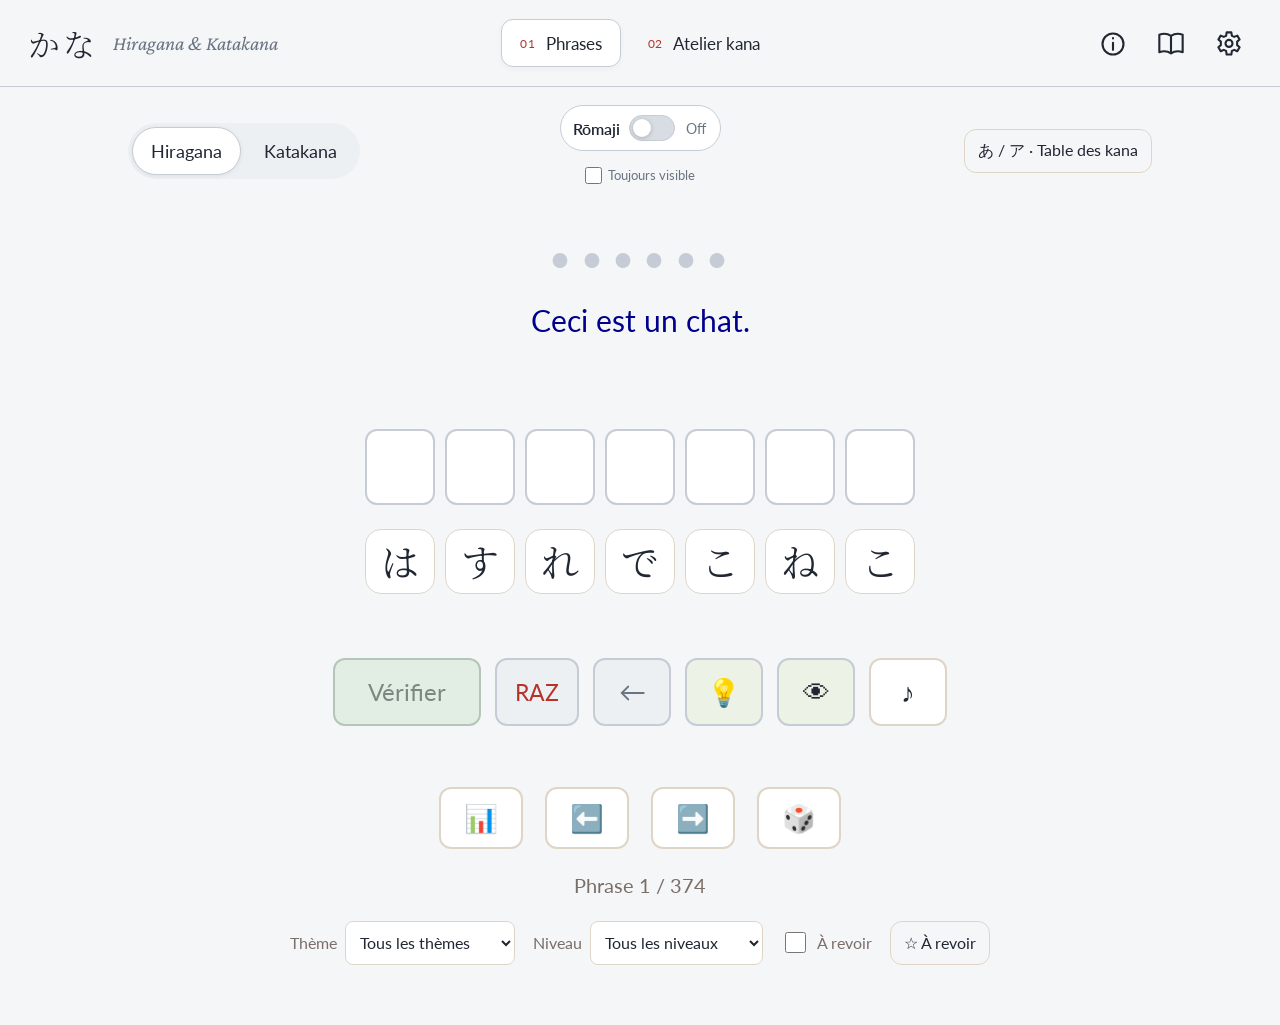
==== index.html @ 21d61642 "Publier Hiragana 2028" ====
<!doctype html>
<html lang="fr">
<head>
  <meta charset="utf-8">
  <meta name="viewport" content="width=device-width, initial-scale=1">
  <meta name="theme-color" content="#f7f3ec">
  <title>Kana — phrases et atelier</title>
  <link href="https://fonts.googleapis.com/css2?family=Crimson+Pro:ital,wght@0,400;1,400&family=Lato:wght@300;400;700&family=M+PLUS+Rounded+1c:wght@400;500&family=Noto+Serif+JP:wght@300;400;600&family=Shippori+Mincho:wght@400;600&display=swap" rel="stylesheet">
  <link rel="stylesheet" href="theme.css">
<script defer src="kana-strokes.js"></script>
  <link rel="stylesheet" href="styles.css?v=session-score-1">
  <script defer src="phrases_hiragana.js?v=written-1"></script>
  <script defer src="mots_katakana.js"></script>
  <script defer src="kana_core.js?v=locked-1"></script>
  <script defer src="solution-format.js?v=2"></script>
  <script defer src="kana_app.js?v=session-score-1"></script>
  <script defer src="navigation.js?v=resources-1"></script>
  <script defer src="font-settings.js"></script>
</head>
<body>
  <header class="site-header" id="site-header">
    <div class="site-topbar">
      <div class="site-brand"><span lang="ja">かな</span><span class="site-subtitle">Hiragana & Katakana</span></div>
      <nav class="screen-nav" aria-label="Choisir un écran">
        <button id="screen-phrases" aria-pressed="true" aria-controls="phrases-screen"><span class="screen-number">01</span> Phrases</button>
        <button id="screen-atelier" aria-pressed="false" aria-controls="atelier-screen"><span class="screen-number">02</span> Atelier kana</button>
      </nav>
      <div class="header-tools" role="group" aria-label="Aide, ressources et réglages">
        <button id="site-info-open" aria-label="Infos" title="Infos" aria-haspopup="dialog" aria-controls="site-info-dialog"><svg viewBox="0 0 24 24" aria-hidden="true"><circle cx="12" cy="12" r="9"/><path d="M12 11v6M12 7v.2"/></svg></button>
        <button id="resources-open" aria-label="Ressources" title="Ressources" aria-haspopup="dialog" aria-controls="resources-dialog"><svg viewBox="0 0 24 24" aria-hidden="true"><path d="M12 5v15M12 5C9 3 5 3 2 4v15c3-1 7-1 10 1 3-2 7-2 10-1V4c-3-1-7-1-10 1Z"/></svg></button>
        <button id="font-settings-open" aria-label="Réglages de police" title="Réglages de police" aria-haspopup="dialog"><svg viewBox="0 0 24 24" aria-hidden="true"><path d="m10 2-.5 3-2 .9-2.6-1.1-2 3.4L5 10v3l-2.1 1.8 2 3.4L7.5 17l2 .9.5 3.1h4l.5-3.1 2-.9 2.6 1.2 2-3.4L19 13v-3l2.1-1.8-2-3.4-2.6 1.1-2-.9L14 2Z"/><circle cx="12" cy="11.5" r="3"/></svg></button>
      </div>
    </div>
  </header>
  <div id="phrases-screen">
  <div class="exercise-toolbar">
    <div class="modes" role="group" aria-label="Écriture">
      <button id="hiragana" aria-pressed="true">Hiragana</button>
      <button id="katakana" aria-pressed="false">Katakana</button>
    </div>
    <div class="romaji-controls">
    <button id="romaji-toggle" class="romaji-switch" role="switch" aria-controls="romaji" aria-checked="false" aria-label="Afficher le rōmaji">
      <span class="romaji-switch-label">Rōmaji</span>
      <span class="romaji-switch-track" aria-hidden="true"><span class="romaji-switch-thumb"></span></span>
      <span id="romaji-toggle-state" class="romaji-switch-state">Off</span>
    </button>
    <label class="romaji-always"><input id="romaji-always" type="checkbox"> Toujours visible</label>
    </div>
    <button id="table-open" class="quiet">あ / ア · Table des kana</button>
  </div>
  <main>
    <section id="exercise" aria-label="Reconstruction">
      <h1 id="romaji" data-blurred="true" aria-hidden="true"></h1>
      <p id="written-answer" lang="ja" hidden></p>
      <p id="translation"></p>
      <div id="slots" class="tiles" role="group" aria-label="Votre réponse"></div>
      <div id="pool" class="tiles" role="group" aria-label="Kana disponibles"></div>
      <p id="feedback" role="status" aria-live="polite"></p>
      <div class="commands" role="group" aria-label="Commandes">
        <button id="check" class="primary">Vérifier</button>
        <button id="reset" class="reset" title="Vider la réponse">RAZ</button>
        <button id="undo" aria-label="Retirer le dernier kana placé" title="Retirer le dernier kana placé">←</button>
        <button id="hint" class="help" aria-label="Placer un indice" title="Placer le prochain kana correct">💡</button>
        <button id="solution" class="help" aria-label="Afficher la solution" title="Afficher ou masquer la solution" aria-expanded="false">👁</button>
        <button id="audio" aria-label="Écouter la phrase" title="Écouter en japonais">♪</button>
      </div>
      <div id="correction-row"><button id="clear-errors" class="quiet" hidden>Effacer seulement les erreurs</button></div>
      <p id="answer" lang="ja" hidden></p>
      <nav class="navigation" aria-label="Parcourir les exercices">
        <button id="stats-open" aria-label="Statistiques de la session" title="Statistiques de la session" aria-haspopup="dialog" aria-controls="stats-dialog">📊</button>
        <button id="previous" aria-label="Phrase précédente" title="Phrase précédente">⬅️</button>
        <button id="next" aria-label="Phrase suivante" title="Phrase suivante">➡️</button>
        <button id="random" aria-label="Phrase aléatoire" title="Phrase aléatoire">🎲</button>
      </nav>
    </section>
    <p id="empty" hidden>Aucun exercice pour ces filtres. Modifiez le thème, le niveau ou « À revoir ».</p>
    <p id="counter"></p>
    <div class="filters" aria-label="Filtres">
      <label>Thème <select id="theme"><option value="">Tous les thèmes</option></select></label>
      <label>Niveau <select id="level"><option value="">Tous les niveaux</option><option value="1">1 · Simple</option><option value="2">2 · Vie réelle</option><option value="3">3 · Plus long</option></select></label>
      <label class="checkbox"><input type="checkbox" id="review-only"> À revoir</label>
      <button id="mark" class="quiet" aria-pressed="false">☆ À revoir</button>
    </div>
    <p id="storage-warning" class="notice" role="status" hidden>La progression reste disponible pendant cette visite, mais ce navigateur ne permet pas de l’enregistrer.</p>
    <noscript>Activez JavaScript pour utiliser cet exercice.</noscript>
  </main>
  <dialog id="kana-dialog" aria-labelledby="table-title">
    <div class="dialog-heading"><h2 id="table-title">Table des hiragana</h2><button id="table-close" aria-label="Fermer la table">Fermer</button></div>
    <p>Cliquez sur un kana pour voir l’ordre des traits, révéler sa lecture et l’écouter.</p>
    <p id="table-audio-status" role="status"></p>
    <div id="kana-table"></div>
  </dialog>
  </div>
  <section id="atelier-screen" aria-label="Atelier kana" hidden>
    <iframe id="atelier-frame" title="Atelier kana : table, cartes, quiz et révisions" data-src="atelier.html"></iframe>
  </section>
<dialog id="font-settings-dialog" aria-labelledby="font-settings-title">
    <div class="dialog-heading"><h2 id="font-settings-title">Police japonaise</h2><button id="font-settings-close">Fermer</button></div>
    <label for="shared-font-choice">Police des deux écrans</label>
    <select id="shared-font-choice"><option value="serif">Classique — Noto Serif JP</option><option value="rounded">Style iPhone — Hiragino Sans</option></select>
    <p lang="ja" class="font-preview">あいうえお　きょう　これはねこです</p>
    <p>Le choix s’applique aux deux écrans. Hiragino Sans utilise la police installée sur votre appareil Apple ; ailleurs, une police sans empattement prend le relais.</p>
  </dialog>
<dialog id="site-info-dialog" aria-labelledby="site-info-title">
    <div class="dialog-heading"><h2 id="site-info-title">Comment utiliser le site</h2><button id="site-info-close" autofocus>Fermer</button></div>
    <p>Deux façons complémentaires d’apprendre : reconstruire des phrases et étudier les kana. Les boutons <strong>Phrases</strong> et <strong>Atelier kana</strong> permettent de passer d’un écran à l’autre en conservant l’exercice en cours.</p>
    <h3>1. Phrases : reconstruire le japonais</h3>
    <p>Le site s’ouvre directement sur un exercice. La banque contient <strong>374 phrases en hiragana</strong>, réparties en trois niveaux, et <strong>115 entrées en katakana</strong> pour le vocabulaire courant.</p>
    <ul>
      <li><strong>Français en bleu :</strong> le sens de la phrase reste visible.</li>
      <li><strong>Rōmaji :</strong> le basculeur On/Off au centre de la ligne Hiragana/Katakana affiche ou masque la prononciation. Cochez « Toujours visible » pour la garder affichée entre les exercices et lors des prochaines visites dans ce navigateur. Passer sur Off désactive aussi cette option. Décocher seulement l’option conserve l’affichage de la phrase en cours, puis rétablit le masquage à la phrase suivante.</li>
      <li><strong>Placer les kana :</strong> cliquez sur une tuile pour remplir la première case vide. Chaque occurrence d’un même caractère possède sa propre tuile.</li>
      <li><strong>Corriger :</strong> cliquez sur une case remplie pour récupérer sa tuile. <strong>←</strong> retire le dernier kana placé ; <strong>RAZ</strong> vide la réponse.</li>
      <li><strong>Vérifier :</strong> les bonnes cases deviennent vertes et affichent leur lecture au-dessus ; les erreurs deviennent rouges. Les cases validées sont verrouillées : ni un clic ni ← ne les retire. Vous pouvez effacer seulement les erreurs. RAZ permet de tout recommencer.</li>
      <li><strong>💡 Indice :</strong> place ou corrige un seul kana à la fois. Chaque utilisation est comptée.</li>
      <li><strong>👁 Solution :</strong> affiche ou masque la réponse en kana, avec des espaces pédagogiques entre les mots. Sa consultation est comptée.</li>
      <li><strong>♪ Audio :</strong> écoutez la phrase en japonais, à vitesse légèrement ralentie.</li>
    </ul>
    <p><strong>Après une réussite :</strong> Vérifier devient inactif, un petit son discret retentit et la phrase est prononcée. Le rōmaji apparaît en noir, puis l’écriture japonaise habituelle en rouge, avec les kanji appropriés et sans espaces. Les cases de reconstruction restent en kana.</p>
    <p><strong>Particules et petits kana :</strong> は se prononce « wa » lorsqu’il sert de particule, へ « e » et を « o ». Les petits ゃ, ゅ, ょ et っ occupent chacun une case. Le petit っ marque une pause avant la consonne suivante ; ー prolonge la voyelle en katakana.</p>
    <h3>2. Choisir ce que vous travaillez</h3>
    <p><strong>⬅️ / ➡️</strong> passent à l’exercice précédent ou suivant ; <strong>🎲</strong> choisit un exercice au hasard dans la sélection. Les filtres <strong>thème</strong> et <strong>niveau</strong> permettent de cibler votre pratique : salutations, restaurant, transport, voyage, famille, etc.</p>
    <ul>
      <li><strong>Niveau 1 :</strong> phrases simples.</li>
      <li><strong>Niveau 2 :</strong> courtes phrases de la vie réelle.</li>
      <li><strong>Niveau 3 :</strong> phrases plus longues, encore accessibles.</li>
    </ul>
    <p><strong>À revoir :</strong> marquez une phrase avec ☆ pour la retrouver. Les erreurs et les aides utilisées contribuent aussi à repérer les difficultés. Le filtre À revoir rassemble ces phrases ; les réussites sans aide réduisent progressivement leur priorité.</p>
    <p>Le bouton 📊 à gauche de Phrase précédente ouvre les statistiques de session : exercices visités et réussis, réussites sans aide, vérifications incorrectes, indices et solutions consultées. Une nouvelle session commence à l’ouverture ou au rechargement de la page. Le bouton de remise à zéro de cette modale ne supprime pas votre progression enregistrée ni vos phrases à revoir.</p>
    <h3>3. Tables de kana et ordre des traits</h3>
    <p>Le bouton <strong>あ / ア · Table des kana</strong> ouvre une table depuis l’exercice. Dans cette table comme dans celle de l’atelier, un clic révèle la lecture, lance la prononciation lorsque celle-ci est disponible et ouvre un <strong>dessin statique avec les traits numérotés</strong>. Suivez les numéros pour écrire le caractère. Pour une combinaison comme きゃ, chaque caractère a son dessin.</p>
    <p><strong>Fermer</strong> ou la touche <strong>Échap</strong> ramène à la table. Les dessins sont intégrés au site et ne nécessitent pas de service externe.</p>
    <h3>4. Atelier kana : apprendre, cartes et quiz</h3>
    <p>L’atelier propose les deux alphabets. Le filtre <strong>Contenu</strong> sélectionne les kana de base, les dakuten/handakuten, les combinaisons ou l’ensemble ; <strong>Série</strong> cible une ligne du tableau.</p>
    <ul>
      <li><strong>Apprendre :</strong> explorez la table. Les lectures sont cachées jusqu’au clic ; les pastilles indiquent votre progression.</li>
      <li><strong>Cartes :</strong> retournez une carte pour voir la réponse, puis choisissez « Je savais » ou « À revoir ». Le sens peut être kana → rōmaji ou rōmaji → kana.</li>
      <li><strong>Quiz :</strong> choisissez un QCM, une réponse à taper ou la reconnaissance d’un son. Le bouton ♪ permet d’écouter dans le quiz audio. Après correction, passez à la question suivante à votre rythme.</li>
      <li><strong>À revoir :</strong> retrouvez les kana difficiles et démarrez des cartes ou un quiz ciblé.</li>
    </ul>
    <p><strong>Raccourcis des cartes :</strong> Espace retourne la carte ; ← et → naviguent ; V signifie « Je savais » et X « À revoir », une fois la réponse révélée.</p>
    <h3>5. Réglages et audio</h3>
    <p>Le bouton <strong>⚙ en haut du site</strong> règle la police japonaise pour les deux écrans : classique (Noto Serif JP) ou style iPhone (Hiragino Sans, si présente sur votre appareil).</p>
    <p>Dans l’atelier, son propre bouton <strong>⚙</strong> permet aussi de régler la prononciation au retournement des cartes et le <strong>parcours débutant</strong>, qui ajoute progressivement les séries de kana. L’effacement de progression proposé dans ce panneau concerne uniquement l’atelier.</p>
    <p>Aucun son ne démarre à l’ouverture du site. La voix dépend des voix japonaises disponibles sur votre appareil. Même sans voix japonaise, les exercices restent utilisables.</p>
    <h3>6. Votre progression et les ressources</h3>
    <p>Les résultats et réglages sont enregistrés localement dans ce navigateur, sans compte. La progression des phrases et celle de l’atelier sont distinctes. Elles ne sont pas synchronisées entre appareils ; changer de navigateur ou d’adresse du site, ou effacer les données du navigateur, peut vous faire retrouver une progression vide.</p>
    <p>Le bouton <strong>Ressources</strong>, à droite d’Infos en haut du site, donne accès aux tableaux et au manuel NHK, aux dessins et au document sur les kanji.</p>
    <p class="info-signature">CilMac, 21 sept. 2026 - légèrement assisté par ChatGPT-6 Astra 😁</p>
  </dialog>
  <dialog id="resources-dialog" aria-labelledby="resources-title">
    <div class="dialog-heading"><h2 id="resources-title">Ressources</h2><button id="resources-close" autofocus>Fermer</button></div>
    <p>Les documents s’ouvrent dans un nouvel onglet.</p>
    <div class="resource-links">
      <a href="nhk_hiragana.png" target="_blank" rel="noopener">Table NHK hiragana</a>
      <a href="nhk_katakana.png" target="_blank" rel="noopener">Table NHK katakana</a>
      <a href="hiragana_dessins.png" target="_blank" rel="noopener">Dessins hiragana</a>
      <a href="katakana_dessins.png" target="_blank" rel="noopener">Dessins katakana</a>
      <a href="nhk_le_japonais.pdf" target="_blank" rel="noopener">Manuel NHK</a>
      <a href="100_kanji.pdf" target="_blank" rel="noopener">100 kanji</a>
    </div>
  </dialog>
  <dialog id="stats-dialog" aria-labelledby="stats-title">
    <div class="dialog-heading"><h2 id="stats-title">Statistiques</h2><button id="stats-close" autofocus>Fermer</button></div>
    <section class="session-score-panel" aria-label="Score de la session">
      <h3>Score de la session</h3>
      <strong id="session-score">—</strong>
      <p id="session-score-detail"></p>
      <details><summary>Comment est-il calculé ?</summary>
        <p>Réussites ÷ (réussites + vérifications incorrectes + indices + solutions consultées) × 100, arrondi à l’entier inférieur.</p>
        <p>Exemple : 1 réussite avec 1 indice = 50 %. Chaque aide compte, même si la réponse est ensuite correcte. 100 % exige aucune erreur, aucun indice et aucune solution consultée pendant la session.</p>
      </details>
    </section>
    <p class="stats-subtitle">Session en cours · Hiragana et Katakana</p>
    <div id="stats" aria-label="Statistiques de la session"></div>
    <p class="stats-note">Les compteurs repartent à zéro à l’ouverture ou au rechargement. Votre progression et vos phrases à revoir restent enregistrées.</p>
    <button id="stats-reset">Remettre la session à zéro</button>
    <p id="stats-reset-status" role="status"></p>
  </dialog>
</body>
</html>
---- theme.css ----
/* Charte commune aux deux écrans, issue du prototype fourni. */
:root{
  --ink:#1a1410;
  --ink-soft:#4b413a;
  --ink-faint:#7a6e68;
  --washi:#f7f3ec;
  --washi-dark:#eee7dc;
  --washi-mid:#dfd5c7;
  --paper:#fffdfa;
  --red:#b5342a;
  --red-soft:#f9ecea;
  --gold:#bd9137;
  --gold-soft:#f7f0dd;
  --green:#2a7a6e;
  --green-soft:#eaf4f1;
  --blue:#315e8d;
  --blue-soft:#edf3f8;
  --violet:#66539b;
  --violet-soft:#f0edf8;
  --shadow:0 12px 40px rgba(55,43,33,.08);
  --font-jp:'Noto Serif JP','Hiragino Mincho ProN','Yu Mincho',serif;
  --font-body:'Lato',-apple-system,BlinkMacSystemFont,'Segoe UI',sans-serif;
  --font-display:'Crimson Pro',Georgia,serif;
  --radius:18px;
}
:root { color-scheme: light; }
body { background:var(--washi); color:var(--ink); font-family:var(--font-body); }
body::before {
  content:""; position:fixed; inset:0; z-index:-1; pointer-events:none;
  background-image:repeating-linear-gradient(0deg,transparent,transparent 3px,rgba(130,110,85,.025) 3px,rgba(130,110,85,.025) 4px),repeating-linear-gradient(90deg,transparent,transparent 5px,rgba(130,110,85,.018) 5px,rgba(130,110,85,.018) 6px);
}

.stroke-dialog { box-sizing:border-box;width:min(660px,94vw);max-height:90dvh;overflow:auto;margin:auto;padding:24px;border:1px solid var(--washi-mid);border-radius:18px;background:var(--paper);color:var(--ink);font-family:var(--font-body); }
.stroke-dialog::backdrop { background:rgba(32,28,24,.45); }
.stroke-heading { display:flex;align-items:center;justify-content:space-between;gap:12px; }
.stroke-heading h2 { font-size:1.35rem;line-height:1.4;margin:0; }
.stroke-close { min-height:44px;padding:10px 18px;border:1px solid var(--washi-mid);border-radius:12px;background:var(--paper);color:var(--ink);font:inherit;cursor:pointer; }
.stroke-drawings { display:flex;justify-content:center;flex-wrap:wrap;gap:12px;margin:18px 0; }
.stroke-drawings figure { margin:0;max-width:100%;text-align:center; }
.stroke-drawings img { display:block;width:min(300px,70vw);height:auto;background:#fff;border:1px solid var(--washi-mid);border-radius:12px; }
.stroke-drawings figcaption { font-family:var(--font-jp);font-size:1.6rem; }
.stroke-credit { font-size:.8rem;line-height:1.6; }
.stroke-credit a { color:inherit; }
---- styles.css ----
:root{--muted:var(--ink-faint);--line:var(--washi-mid);--bg:var(--washi)}

*{box-sizing:border-box}
body{margin:0}
button,select,input{font:inherit}
button{cursor:pointer;background:var(--paper);color:var(--ink);border:1.5px solid var(--line);border-radius:12px;min-height:48px;padding:10px 18px}
button:hover:not(:disabled){background:var(--washi-dark);border-color:var(--gold)}
button:focus-visible,select:focus-visible,input:focus-visible,summary:focus-visible,a:focus-visible{outline:3px solid var(--gold);outline-offset:4px}
button:disabled{cursor:default;color:var(--ink-faint);background:var(--washi-dark);border-color:var(--washi-mid)}
.exercise-toolbar{max-width:1080px;margin:0 auto;display:flex;align-items:center;justify-content:space-between;gap:16px;padding:24px 28px}
.modes{display:flex;gap:4px}
.modes button{border-color:transparent;background:transparent;font-size:18px}
.modes button[aria-pressed=true]{background:var(--paper);border-color:var(--washi-mid);color:var(--ink);font-weight:600}
.quiet{font-size:16px;background:transparent;min-height:44px;padding:9px 13px}
main{max-width:1120px;margin:auto;padding:12px 28px 36px;text-align:center}
h1{font-family:var(--font-display);font-size:clamp(27px,3.3vw,42px);line-height:1.35;font-weight:500;margin:17px 0 20px;overflow-wrap:anywhere}
#translation{font-size:clamp(23px,2.7vw,32px);line-height:1.4;color:var(--ink-soft);margin:0 0 60px;overflow-wrap:anywhere}
.tiles{display:flex;flex-wrap:wrap;gap:10px;justify-content:center}
.tile{width:70px;height:76px;flex:0 0 70px;font-family:var(--font-jp);font-size:38px;padding:0;line-height:1;position:relative}
.slot{border:2px solid var(--washi-mid);border-radius:12px;background:var(--paper)}
.slot.correct{background:var(--green-soft);border-color:var(--green)}
.slot.incorrect{background:var(--red-soft);border-color:var(--red)}
.slot::after{position:absolute;right:3px;bottom:2px;font:12px sans-serif}
.slot.correct::after{content:'✓';color:var(--green)}
.slot.incorrect::after{content:'×';color:var(--red)}
#pool{margin-top:24px}
#pool .tile{height:65px;border-radius:16px}
#pool .tile:disabled{color:#b6afa3;background:var(--washi-dark);border-style:dashed}
#feedback{min-height:28px;font-size:19px;margin:24px 0 12px}
.commands,.navigation{display:flex;flex-wrap:wrap;justify-content:center;gap:14px}
.commands button,.navigation button{font-size:27px;min-width:78px;min-height:68px;border-width:2px}
.commands .primary{background:var(--red);border-color:var(--red);min-width:148px;font-size:24px}
.commands .primary:disabled{background:var(--washi-dark);border-color:var(--washi-mid)}
.commands .reset{color:var(--red);font-size:23px}
.commands .help{background:var(--gold-soft)}
.navigation{margin:12px 0 24px;gap:22px}
.navigation button{min-width:84px;min-height:62px;background:transparent}
#correction-row{min-height:49px;padding-top:6px}
#answer{font-size:32px;overflow-wrap:anywhere;margin:8px 0 24px;color:var(--blue)}
#counter{font-size:20px;color:var(--muted);margin:16px 0}
.filters{display:flex;flex-wrap:wrap;justify-content:center;align-items:center;gap:12px 18px;font-size:16px;color:var(--muted);margin:24px 0}
.filters label{display:flex;align-items:center;gap:8px}
select{max-width:100%;min-height:44px;border:1px solid var(--line);border-radius:8px;background:var(--paper);color:var(--ink);padding:7px 28px 7px 10px}
.checkbox{min-height:44px}
input[type=checkbox]{width:21px;height:21px;accent-color:var(--green)}
#mark[aria-pressed=true]{background:var(--gold-soft);color:var(--ink-soft)}
#stats{font-size:17px;color:var(--muted);line-height:1.7}
#stats p{margin:0}
#stats-dialog { max-width:640px; }
.session-score-panel { text-align:center;padding:18px;margin:12px 0 20px;background:#e5efeb;border-radius:14px;color:var(--ink); }
.session-score-panel h3 { margin:0;font-size:18px;font-weight:500; }
#session-score { display:block;font-size:52px;line-height:1.3;color:#28624a;font-variant-numeric:tabular-nums; }
#session-score-detail { margin:6px 0 12px;font-size:14px;line-height:1.5; }
.session-score-panel details { text-align:left;font-size:14px;line-height:1.5; }
.session-score-panel summary { cursor:pointer;padding:10px 0;min-height:44px; }
#stats-dialog .dialog-heading { position:sticky;top:-24px;background:var(--bg);padding:10px 0;z-index:1; }
.stats-subtitle,.stats-note { color:var(--muted);font-size:14px;line-height:1.6; }
#stats .stats-timing { margin:0 0 18px;font-size:14px; }
.stats-group { padding:14px 18px;margin:12px 0;border-radius:12px;border-left:4px solid; }
.stats-group h3 { margin:0 0 10px;font-size:18px; }
.stats-results { background:#edf5ef;border-color:#8ba593; }
.stats-help { background:#f7f2e8;border-color:#c4a66a; }
.stats-current { background:#edf2f8;border-color:#8da8c7; }
#stats .stats-row { display:flex;justify-content:space-between;align-items:baseline;gap:20px;padding:4px 0;line-height:1.4;color:var(--ink-soft);font-size:15px; }
.stats-row strong { color:var(--ink);font-size:21px;white-space:nowrap;font-variant-numeric:tabular-nums; }
#stats-reset { font-size:15px; }
#stats-reset-status { color:var(--green);font-size:14px; }
@media(max-width:650px) { #stats-dialog .dialog-heading { top:-16px; }.stats-group { padding:12px; } }
.resource-links{display:flex;flex-wrap:wrap;gap:12px 24px}
.resource-links a{color:var(--blue);min-height:44px;padding:8px 0}
.notice{color:var(--ink-soft)}
dialog{width:min(760px,94vw);max-height:88vh;border:1px solid var(--line);border-radius:14px;padding:24px;color:var(--ink);background:var(--bg)}
dialog::backdrop{background:#20263366}
.dialog-heading{display:flex;align-items:center;justify-content:space-between;gap:12px}
.dialog-heading h2{font-size:23px}
.kana-grid{display:grid;grid-template-columns:repeat(5,minmax(0,1fr));gap:8px}
.kana-grid button{min-height:88px;padding:8px 2px;font-size:30px}
.kana-grid small{display:block;font-size:15px;min-height:19px;margin-top:5px}
.kana-grid .blank{visibility:hidden}
#kana-table h3{font-size:18px;font-weight:500;margin-top:24px}
#table-audio-status{color:var(--ink-soft)}
[hidden]{display:none!important}

@media(max-width:650px){.exercise-toolbar{padding:14px 14px 8px;gap:8px}
.modes button{font-size:16px;padding:8px 10px}
#table-open{font-size:14px;padding:6px 8px;max-width:132px}
main{padding:8px 14px 24px}
h1{margin:20px 0 16px}
#translation{margin-bottom:34px}
.tiles{gap:8px}
.tile{width:52px;flex-basis:52px;height:60px;font-size:31px}
#pool{margin-top:20px}
#pool .tile{height:54px;border-radius:12px}
.commands{gap:10px}
.commands button{min-width:62px;min-height:58px;padding:8px 14px;font-size:25px}
.commands .primary{min-width:132px}
.navigation{margin-bottom:18px}
.navigation button{min-width:74px;min-height:56px}
#feedback{font-size:17px}
.filters{gap:10px;font-size:15px;margin:16px 0}
#stats{font-size:15px}
dialog{padding:16px}
.kana-grid{gap:6px}
.kana-grid button{min-height:80px}
.dialog-heading h2{font-size:20px}
}

#romaji[data-blurred="true"]{color:var(--washi-mid);user-select:none;-webkit-user-select:none}

#romaji-toggle{margin:0 0 22px}

@media(prefers-reduced-motion:reduce){*{scroll-behavior:auto!important}
}


/* Navigation commune. L’atelier occupe le reste de l’écran et défile dans son cadre. */
.site-header { border-bottom:1px solid var(--washi-mid);background:var(--washi); }
.site-topbar { max-width:1440px;margin:auto;min-height:86px;padding:16px 28px;display:grid;grid-template-columns:minmax(0,1fr) auto minmax(0,1fr);align-items:center;gap:20px; }
.site-brand { display:flex;align-items:center;gap:16px; }
.site-brand>span[lang] { font-family:var(--font-jp);font-size:32px;letter-spacing:.08em;font-weight:300; }
.site-subtitle { color:var(--ink-faint);font-family:var(--font-display);font-style:italic;font-size:20px; }
.screen-nav { display:flex;gap:8px; }
.header-tools { display:flex;gap:10px;justify-self:end; }
.header-tools button { display:grid;place-items:center;width:48px;height:48px;padding:10px;background:transparent;border-color:transparent; }
.header-tools svg { width:28px;height:28px;fill:none;stroke:currentColor;stroke-width:1.8;stroke-linecap:round;stroke-linejoin:round; }
@media(max-width:1100px) { .site-subtitle { display:none; } }
.screen-nav button { display:flex;align-items:center;gap:10px;background:transparent;border-color:transparent;font-size:17px; }
.screen-nav button[aria-pressed="true"] { background:var(--paper);border-color:var(--washi-mid);box-shadow:0 2px 6px rgba(55,43,33,.04); }
.screen-number { color:var(--red);font-size:12px;letter-spacing:.08em; }
.exercise-toolbar { padding-top:18px;padding-bottom:12px; }
.modes { background:var(--washi-dark);padding:4px;border-radius:999px; }
.modes button { border-radius:999px; }
.modes button[aria-pressed=true] { font-weight:400;box-shadow:0 1px 4px rgba(55,43,33,.08); }
.commands .primary { color:var(--paper); }
.commands .primary:hover:not(:disabled) { background:#942b23;border-color:#942b23; }
.commands .primary:disabled { color:var(--ink-faint); }
.slot.correct { background:var(--green-soft); }
.slot.incorrect { background:var(--red-soft); }
#romaji { font-size:clamp(30px,3.6vw,46px);font-weight:400; }
#romaji[data-blurred="true"] { font-family:var(--font-body);font-size:30px;letter-spacing:.09em; }
#romaji-toggle { margin:0;justify-self:center; }
.romaji-switch { display:flex;align-items:center;gap:9px;min-height:46px;padding:7px 12px;border-color:var(--washi-mid);border-radius:999px;background:var(--paper);color:var(--ink); }
.romaji-switch-label { font-weight:600; }
.romaji-switch-track { position:relative;width:46px;height:26px;flex:0 0 46px;border:1px solid var(--washi-mid);border-radius:999px;background:#d8dde3;transition:background .18s ease,border-color .18s ease; }
.romaji-switch-thumb { position:absolute;top:3px;left:3px;width:18px;height:18px;border-radius:50%;background:#fff;box-shadow:0 1px 4px rgba(32,39,51,.25);transition:transform .18s ease; }
.romaji-switch[aria-checked="true"] .romaji-switch-track { background:#8ba593;border-color:#718e79; }
.romaji-switch[aria-checked="true"] .romaji-switch-thumb { transform:translateX(20px); }
.romaji-switch-state { min-width:24px;color:var(--ink-faint);font-size:14px; }
.romaji-controls { justify-self:center;display:flex;flex-direction:column;align-items:center;gap:2px; }
.romaji-always { display:flex;align-items:center;justify-content:center;gap:6px;min-height:44px;font-size:13px;color:var(--ink-faint);cursor:pointer; }
.romaji-always input { width:17px;height:17px;margin:0;accent-color:#718e79; }
#translation { font-size:clamp(23px,2.5vw,30px); }
#atelier-frame { display:block;width:100%;height:calc(100vh - var(--shell-height,86px));height:calc(100dvh - var(--shell-height,86px));border:0;background:var(--washi); }
body.atelier-active { overflow:hidden; }
@media(max-width:650px) {
  .site-topbar { padding:12px 14px;min-height:0;gap:10px;grid-template-columns:1fr auto; }
  .site-brand { gap:10px; }
  .site-brand>span[lang] { font-size:25px; }
  .site-subtitle { font-size:18px; }
  .screen-nav { width:100%;grid-column:1 / -1;grid-row:2;justify-content:center; }
  .screen-nav button { flex:1;justify-content:center;padding:9px 10px;font-size:16px; }
  .header-tools { grid-column:2;grid-row:1;gap:6px; }
  .exercise-toolbar { flex-wrap:wrap; }
  #romaji { font-size:32px; }
}

#font-settings-dialog { max-width:560px; }
#shared-font-choice { display:block;width:100%;margin-top:12px;min-height:48px; }
.font-preview { font-family:var(--font-jp);font-size:2rem;line-height:1.8;overflow-wrap:anywhere; }
.screen-nav { flex-wrap:wrap; }

/* Place réservée aux lectures pour chaque ligne de cases, même sur mobile. */
#slots { row-gap:38px;padding-top:28px; }
.slot-reading { position:absolute;bottom:calc(100% + 9px);left:50%;transform:translateX(-50%);font:500 19px/1.1 var(--font-body);color:var(--ink);white-space:nowrap;pointer-events:none; }

/* Trois langues : rōmaji noir, japonais rouge après réussite, français bleu. */
#romaji[data-blurred="false"] { color:#000; }
#translation { color:#00008b; }
#written-answer { font-family:var(--font-jp);font-size:clamp(25px,3vw,36px);color:#f00;line-height:1.5;margin:0 0 22px;overflow-wrap:anywhere; }
.exercise-toolbar { display:grid;grid-template-columns:1fr auto 1fr;align-items:center; }
.exercise-toolbar .modes { justify-self:start; }
#table-open { justify-self:end; }
@media(max-width:650px) {
 .exercise-toolbar { grid-template-columns:1fr auto 1fr;padding-inline:8px;gap:5px; }
 .exercise-toolbar .modes { gap:0; }
 .exercise-toolbar button { font-size:12px;padding:8px 5px; }
 .exercise-toolbar .romaji-switch { gap:5px;padding:6px 7px; }
 .romaji-switch-label { display:none; }
 .romaji-switch-track { width:42px;flex-basis:42px; }
 .romaji-switch[aria-checked="true"] .romaji-switch-thumb { transform:translateX(16px); }
 .exercise-toolbar .modes button { font-size:12px; }
}

#site-info-dialog { width:min(820px,94vw);line-height:1.7;text-align:left; }
#site-info-dialog .dialog-heading { position:sticky;top:-24px;background:var(--washi);padding:12px 0;z-index:1; }
#site-info-dialog h3 { color:var(--red);font-size:1.2rem;margin:28px 0 10px; }
#site-info-dialog li { margin:10px 0; }
#site-info-dialog ul { padding-left:24px; }
@media(max-width:650px) { #site-info-dialog .dialog-heading { top:-16px; } }

/* Palette de l’écran Phrases, selon la référence du 22 septembre. */
body:not(.atelier-active) {
  --washi:#f5f6f7;
  --washi-dark:#edf0f3;
  --washi-mid:#c5ccd5;
  --paper:#fff;
  --ink:#202733;
  --ink-soft:#394351;
  --ink-faint:#687383;
}
body:not(.atelier-active)::before { background-image:none; }
#phrases-screen .commands .primary {
  background:#e2eee3;border-color:#8ba593;color:#202733;
}
#phrases-screen .commands .primary:hover:not(:disabled) {
  background:#d5e6d7;border-color:#718e79;
}
#phrases-screen .commands .primary:disabled {
  background:#e2eee3;border-color:#b4c6b9;color:#7b877f;
}
#phrases-screen .commands .help { background:#ecf2e5;border-color:#c5ccd5; }
#phrases-screen .commands .help:hover:not(:disabled) { background:#e0ebd7; }
#phrases-screen .commands .help:disabled { background:#ecf2e5;border-color:#d9dee5; }
#phrases-screen .navigation button { background:#fff; }

.slot.correct:disabled { background:var(--green-soft);border-color:var(--green);color:var(--ink);cursor:default;opacity:1; }
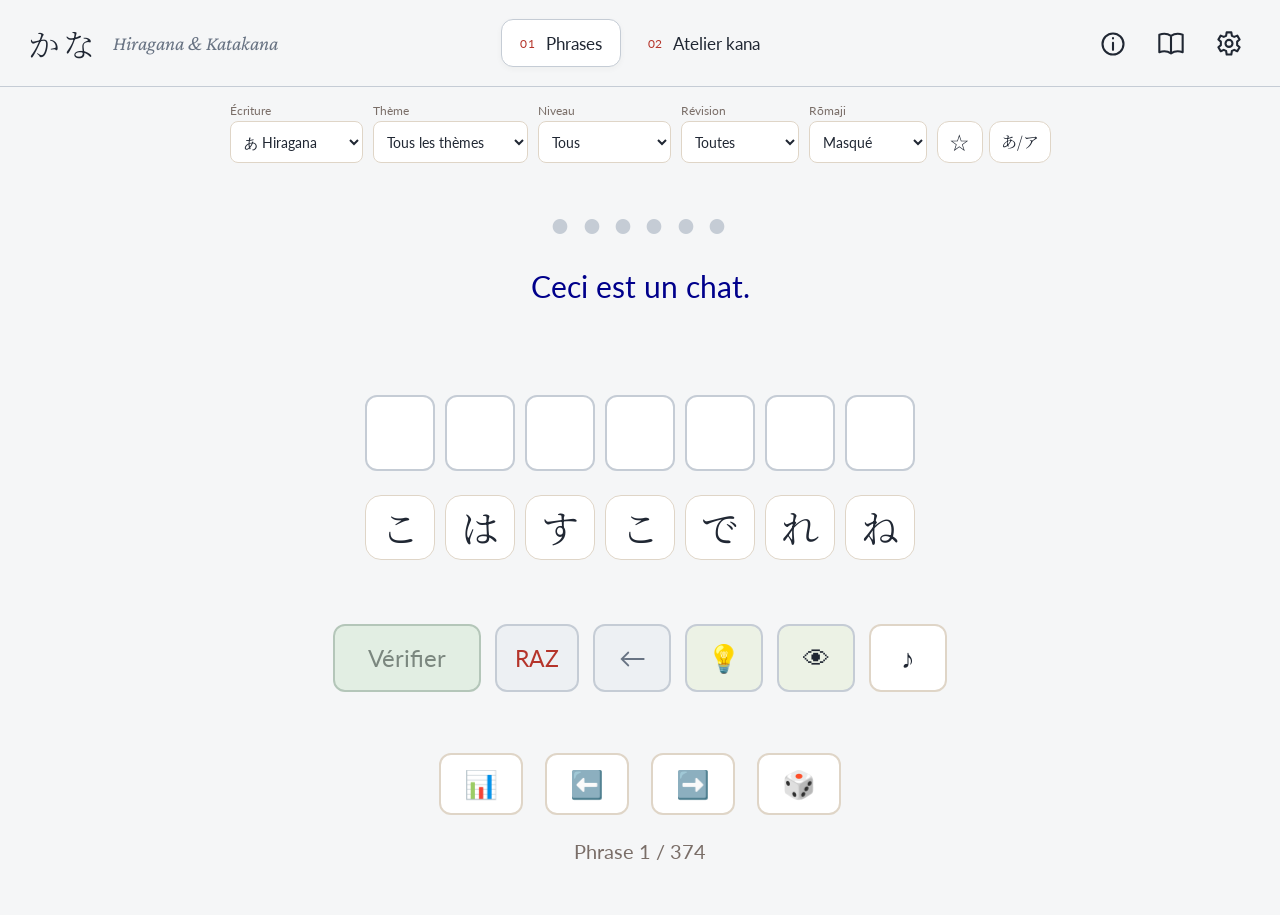
==== commit 63013251: "Add files via upload" ====
--- a/index.html
+++ b/index.html
@@ -8,12 +8,12 @@
   <link href="https://fonts.googleapis.com/css2?family=Crimson+Pro:ital,wght@0,400;1,400&family=Lato:wght@300;400;700&family=M+PLUS+Rounded+1c:wght@400;500&family=Noto+Serif+JP:wght@300;400;600&family=Shippori+Mincho:wght@400;600&display=swap" rel="stylesheet">
   <link rel="stylesheet" href="theme.css">
 <script defer src="kana-strokes.js"></script>
-  <link rel="stylesheet" href="styles.css?v=session-score-1">
+  <link rel="stylesheet" href="styles.css?v=toolbar-2">
   <script defer src="phrases_hiragana.js?v=written-1"></script>
   <script defer src="mots_katakana.js"></script>
   <script defer src="kana_core.js?v=locked-1"></script>
   <script defer src="solution-format.js?v=2"></script>
-  <script defer src="kana_app.js?v=session-score-1"></script>
+  <script defer src="kana_app.js?v=toolbar-2"></script>
   <script defer src="navigation.js?v=resources-1"></script>
   <script defer src="font-settings.js"></script>
 </head>
@@ -33,20 +33,29 @@
     </div>
   </header>
   <div id="phrases-screen">
-  <div class="exercise-toolbar">
-    <div class="modes" role="group" aria-label="Écriture">
+  <div class="exercise-toolbar" aria-label="Réglages de l’exercice">
+    <label class="mini-control"><span>Écriture</span><select id="script-choice" aria-label="Écriture"><option value="hiragana">あ Hiragana</option><option value="katakana">ア Katakana</option></select></label>
+    <div class="modes" role="group" aria-label="Écriture" hidden>
       <button id="hiragana" aria-pressed="true">Hiragana</button>
       <button id="katakana" aria-pressed="false">Katakana</button>
     </div>
-    <div class="romaji-controls">
-    <button id="romaji-toggle" class="romaji-switch" role="switch" aria-controls="romaji" aria-checked="false" aria-label="Afficher le rōmaji">
-      <span class="romaji-switch-label">Rōmaji</span>
-      <span class="romaji-switch-track" aria-hidden="true"><span class="romaji-switch-thumb"></span></span>
-      <span id="romaji-toggle-state" class="romaji-switch-state">Off</span>
-    </button>
-    <label class="romaji-always"><input id="romaji-always" type="checkbox"> Toujours visible</label>
+    <label class="mini-control"><span>Thème</span><select id="theme"><option value="">Tous</option></select></label>
+    <label class="mini-control"><span>Niveau</span><select id="level"><option value="">Tous</option><option value="1">1 · Simple</option><option value="2">2 · Vie réelle</option><option value="3">3 · Plus long</option></select></label>
+    <label class="mini-control"><span>Révision</span><select id="review-choice"><option value="all">Toutes</option><option value="review">À revoir</option></select></label>
+    <label class="toolbar-review-filter" hidden><input type="checkbox" id="review-only"> Filtrer à revoir</label>
+    <label class="mini-control"><span>Rōmaji</span><select id="romaji-choice"><option value="hidden">Masqué</option><option value="current">Affiché</option><option value="always">Toujours</option></select></label>
+    <div class="romaji-controls" hidden>
+      <button id="romaji-toggle" class="romaji-switch" role="switch" aria-controls="romaji" aria-checked="false" aria-label="Afficher le rōmaji">
+        <span class="romaji-switch-label">Rōmaji</span>
+        <span class="romaji-switch-track" aria-hidden="true"><span class="romaji-switch-thumb"></span></span>
+        <span id="romaji-toggle-state" class="romaji-switch-state">Off</span>
+      </button>
+      <label class="romaji-always"><input id="romaji-always" type="checkbox"> Toujours</label>
     </div>
-    <button id="table-open" class="quiet">あ / ア · Table des kana</button>
+    <div class="toolbar-actions">
+      <button id="mark" class="toolbar-icon" aria-pressed="false" aria-label="Marquer cette phrase à revoir" title="Marquer cette phrase à revoir">☆</button>
+      <button id="table-open" class="toolbar-icon table-icon" aria-label="Ouvrir la table des kana" title="Table des kana">あ/ア</button>
+    </div>
   </div>
   <main>
     <section id="exercise" aria-label="Reconstruction">
@@ -75,12 +84,6 @@
     </section>
     <p id="empty" hidden>Aucun exercice pour ces filtres. Modifiez le thème, le niveau ou « À revoir ».</p>
     <p id="counter"></p>
-    <div class="filters" aria-label="Filtres">
-      <label>Thème <select id="theme"><option value="">Tous les thèmes</option></select></label>
-      <label>Niveau <select id="level"><option value="">Tous les niveaux</option><option value="1">1 · Simple</option><option value="2">2 · Vie réelle</option><option value="3">3 · Plus long</option></select></label>
-      <label class="checkbox"><input type="checkbox" id="review-only"> À revoir</label>
-      <button id="mark" class="quiet" aria-pressed="false">☆ À revoir</button>
-    </div>
     <p id="storage-warning" class="notice" role="status" hidden>La progression reste disponible pendant cette visite, mais ce navigateur ne permet pas de l’enregistrer.</p>
     <noscript>Activez JavaScript pour utiliser cet exercice.</noscript>
   </main>
--- a/styles.css
+++ b/styles.css
@@ -7,7 +7,7 @@
 button:hover:not(:disabled){background:var(--washi-dark);border-color:var(--gold)}
 button:focus-visible,select:focus-visible,input:focus-visible,summary:focus-visible,a:focus-visible{outline:3px solid var(--gold);outline-offset:4px}
 button:disabled{cursor:default;color:var(--ink-faint);background:var(--washi-dark);border-color:var(--washi-mid)}
-.exercise-toolbar{max-width:1080px;margin:0 auto;display:flex;align-items:center;justify-content:space-between;gap:16px;padding:24px 28px}
+.exercise-toolbar{max-width:1180px;margin:0 auto;display:flex;align-items:flex-end;justify-content:center;gap:10px;padding:18px 28px}
 .modes{display:flex;gap:4px}
 .modes button{border-color:transparent;background:transparent;font-size:18px}
 .modes button[aria-pressed=true]{background:var(--paper);border-color:var(--washi-mid);color:var(--ink);font-weight:600}
@@ -38,8 +38,13 @@
 #correction-row{min-height:49px;padding-top:6px}
 #answer{font-size:32px;overflow-wrap:anywhere;margin:8px 0 24px;color:var(--blue)}
 #counter{font-size:20px;color:var(--muted);margin:16px 0}
-.filters{display:flex;flex-wrap:wrap;justify-content:center;align-items:center;gap:12px 18px;font-size:16px;color:var(--muted);margin:24px 0}
-.filters label{display:flex;align-items:center;gap:8px}
+.mini-control{display:grid;gap:4px;color:var(--muted);font-size:12px;line-height:1;white-space:nowrap}
+.mini-control select{min-width:118px;height:42px;min-height:42px;padding:5px 27px 5px 9px;font-size:14px}
+.mini-control:nth-of-type(2) select{min-width:150px}
+.toolbar-actions{display:flex;gap:6px}
+.toolbar-icon{min-width:46px;width:46px;min-height:42px;height:42px;padding:4px;font-size:23px;line-height:1;background:var(--paper)}
+.toolbar-icon.table-icon{width:62px;font-family:var(--font-jp);font-size:16px}
+#mark[aria-pressed=true]{background:var(--gold-soft);color:var(--ink-soft)}
 select{max-width:100%;min-height:44px;border:1px solid var(--line);border-radius:8px;background:var(--paper);color:var(--ink);padding:7px 28px 7px 10px}
 .checkbox{min-height:44px}
 input[type=checkbox]{width:21px;height:21px;accent-color:var(--green)}
@@ -97,7 +102,7 @@
 .navigation{margin-bottom:18px}
 .navigation button{min-width:74px;min-height:56px}
 #feedback{font-size:17px}
-.filters{gap:10px;font-size:15px;margin:16px 0}
+.toolbar-filters{gap:8px}
 #stats{font-size:15px}
 dialog{padding:16px}
 .kana-grid{gap:6px}
@@ -177,18 +182,18 @@
 #romaji[data-blurred="false"] { color:#000; }
 #translation { color:#00008b; }
 #written-answer { font-family:var(--font-jp);font-size:clamp(25px,3vw,36px);color:#f00;line-height:1.5;margin:0 0 22px;overflow-wrap:anywhere; }
-.exercise-toolbar { display:grid;grid-template-columns:1fr auto 1fr;align-items:center; }
-.exercise-toolbar .modes { justify-self:start; }
-#table-open { justify-self:end; }
+.exercise-toolbar { flex-wrap:nowrap; }
+@media(max-width:900px) {
+ .exercise-toolbar { display:grid;grid-template-columns:repeat(3,minmax(0,1fr));padding-inline:18px;align-items:end; }
+ .mini-control select { width:100%;min-width:0; }
+ .mini-control:nth-of-type(2) select { min-width:0; }
+ .toolbar-actions { justify-content:center; }
+}
 @media(max-width:650px) {
- .exercise-toolbar { grid-template-columns:1fr auto 1fr;padding-inline:8px;gap:5px; }
- .exercise-toolbar .modes { gap:0; }
- .exercise-toolbar button { font-size:12px;padding:8px 5px; }
- .exercise-toolbar .romaji-switch { gap:5px;padding:6px 7px; }
- .romaji-switch-label { display:none; }
- .romaji-switch-track { width:42px;flex-basis:42px; }
- .romaji-switch[aria-checked="true"] .romaji-switch-thumb { transform:translateX(16px); }
- .exercise-toolbar .modes button { font-size:12px; }
+ .exercise-toolbar { display:grid;grid-template-columns:1fr 1fr;padding:12px 10px;gap:8px;align-items:end; }
+ .mini-control select { width:100%;min-width:0; }
+ .mini-control:nth-of-type(2) select { min-width:0; }
+ .toolbar-actions { grid-column:1 / -1;justify-content:center; }
 }
 
 #site-info-dialog { width:min(820px,94vw);line-height:1.7;text-align:left; }
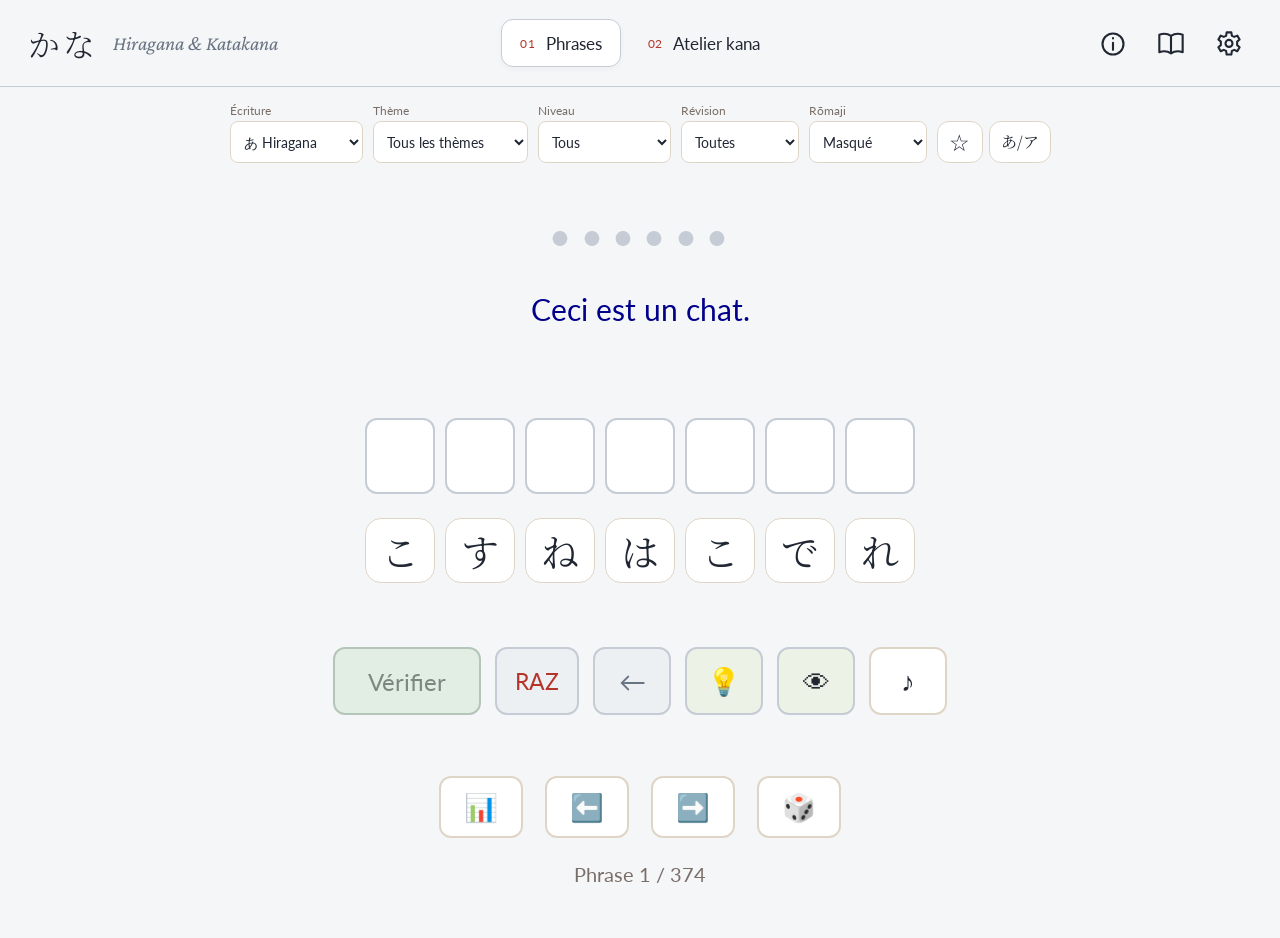
==== commit 8c9b3676: "Add files via upload" ====
--- a/index.html
+++ b/index.html
@@ -8,12 +8,12 @@
   <link href="https://fonts.googleapis.com/css2?family=Crimson+Pro:ital,wght@0,400;1,400&family=Lato:wght@300;400;700&family=M+PLUS+Rounded+1c:wght@400;500&family=Noto+Serif+JP:wght@300;400;600&family=Shippori+Mincho:wght@400;600&display=swap" rel="stylesheet">
   <link rel="stylesheet" href="theme.css">
 <script defer src="kana-strokes.js"></script>
-  <link rel="stylesheet" href="styles.css?v=toolbar-2">
+  <link rel="stylesheet" href="styles.css?v=romaji-click-1">
   <script defer src="phrases_hiragana.js?v=written-1"></script>
   <script defer src="mots_katakana.js"></script>
   <script defer src="kana_core.js?v=locked-1"></script>
   <script defer src="solution-format.js?v=2"></script>
-  <script defer src="kana_app.js?v=toolbar-2"></script>
+  <script defer src="kana_app.js?v=romaji-click-1"></script>
   <script defer src="navigation.js?v=resources-1"></script>
   <script defer src="font-settings.js"></script>
 </head>
@@ -59,7 +59,7 @@
   </div>
   <main>
     <section id="exercise" aria-label="Reconstruction">
-      <h1 id="romaji" data-blurred="true" aria-hidden="true"></h1>
+      <button id="romaji" type="button" data-blurred="true" aria-label="Afficher le rōmaji" title="Cliquer pour afficher le rōmaji"></button>
       <p id="written-answer" lang="ja" hidden></p>
       <p id="translation"></p>
       <div id="slots" class="tiles" role="group" aria-label="Votre réponse"></div>
--- a/styles.css
+++ b/styles.css
@@ -143,6 +143,10 @@
 .slot.incorrect { background:var(--red-soft); }
 #romaji { font-size:clamp(30px,3.6vw,46px);font-weight:400; }
 #romaji[data-blurred="true"] { font-family:var(--font-body);font-size:30px;letter-spacing:.09em; }
+#romaji { display:block;width:100%;min-height:64px;padding:0;border:0;border-radius:8px;background:transparent;font-family:var(--font-display);line-height:1.35;margin:17px 0 20px;overflow-wrap:anywhere;cursor:default; }
+#romaji:hover,#romaji:focus-visible { background:transparent;border-color:transparent; }
+#romaji[data-blurred="true"] { cursor:pointer; }
+#romaji[data-blurred="true"]:hover { background:#eef1f4; }
 #romaji-toggle { margin:0;justify-self:center; }
 .romaji-switch { display:flex;align-items:center;gap:9px;min-height:46px;padding:7px 12px;border-color:var(--washi-mid);border-radius:999px;background:var(--paper);color:var(--ink); }
 .romaji-switch-label { font-weight:600; }
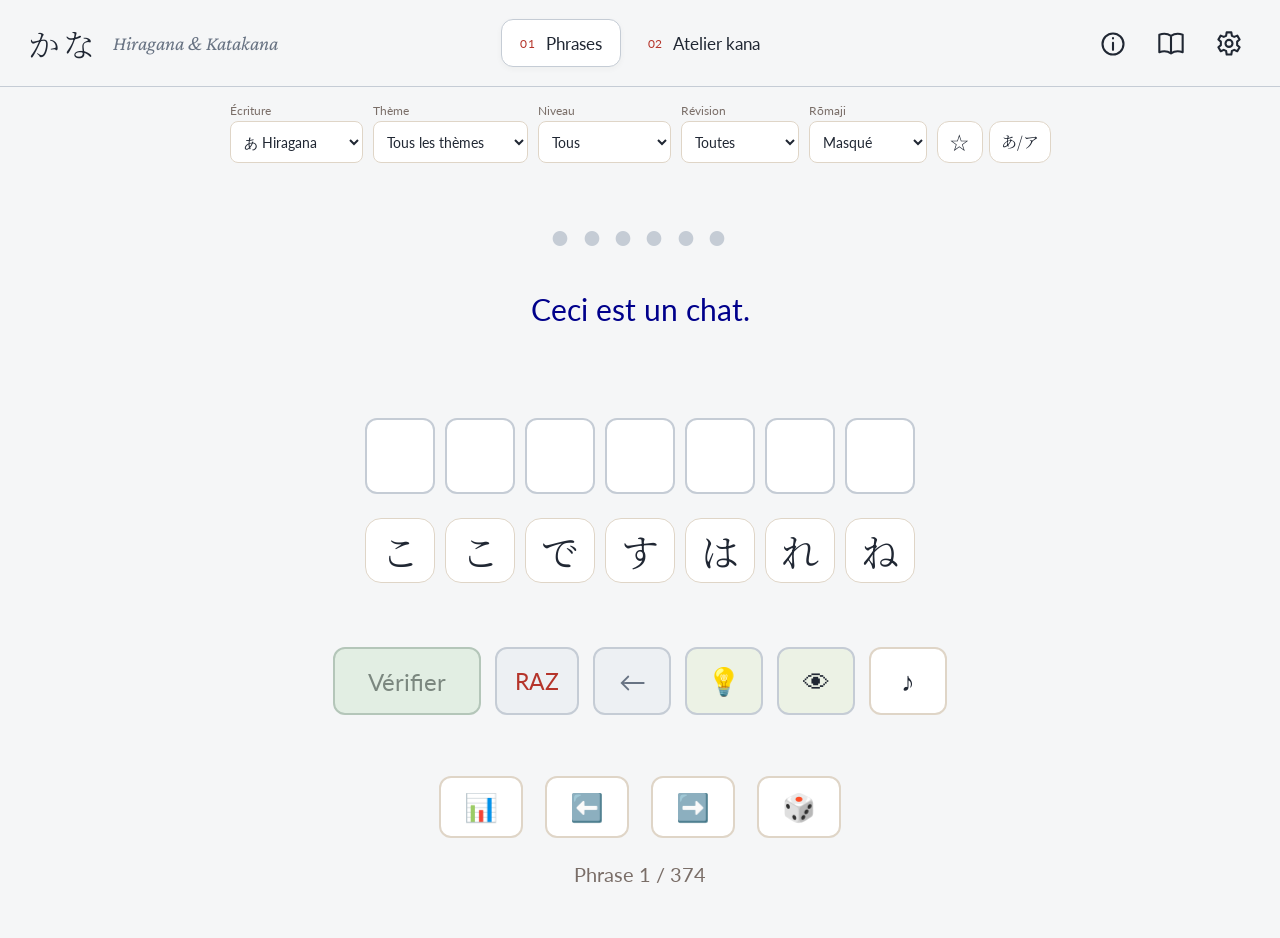
==== commit 72bfe1d9: "Add files via upload" ====
--- a/index.html
+++ b/index.html
@@ -8,13 +8,13 @@
   <link href="https://fonts.googleapis.com/css2?family=Crimson+Pro:ital,wght@0,400;1,400&family=Lato:wght@300;400;700&family=M+PLUS+Rounded+1c:wght@400;500&family=Noto+Serif+JP:wght@300;400;600&family=Shippori+Mincho:wght@400;600&display=swap" rel="stylesheet">
   <link rel="stylesheet" href="theme.css">
 <script defer src="kana-strokes.js"></script>
-  <link rel="stylesheet" href="styles.css?v=romaji-click-1">
+  <link rel="stylesheet" href="styles.css?v=resource-modal-1">
   <script defer src="phrases_hiragana.js?v=written-1"></script>
   <script defer src="mots_katakana.js"></script>
   <script defer src="kana_core.js?v=locked-1"></script>
   <script defer src="solution-format.js?v=2"></script>
   <script defer src="kana_app.js?v=romaji-click-1"></script>
-  <script defer src="navigation.js?v=resources-1"></script>
+  <script defer src="navigation.js?v=resource-modal-1"></script>
   <script defer src="font-settings.js"></script>
 </head>
 <body>
@@ -153,15 +153,19 @@
   </dialog>
   <dialog id="resources-dialog" aria-labelledby="resources-title">
     <div class="dialog-heading"><h2 id="resources-title">Ressources</h2><button id="resources-close" autofocus>Fermer</button></div>
-    <p>Les documents s’ouvrent dans un nouvel onglet.</p>
+    <p>Choisissez un document. Fermez son aperçu pour revenir à cette liste.</p>
     <div class="resource-links">
-      <a href="nhk_hiragana.png" target="_blank" rel="noopener">Table NHK hiragana</a>
-      <a href="nhk_katakana.png" target="_blank" rel="noopener">Table NHK katakana</a>
-      <a href="hiragana_dessins.png" target="_blank" rel="noopener">Dessins hiragana</a>
-      <a href="katakana_dessins.png" target="_blank" rel="noopener">Dessins katakana</a>
-      <a href="nhk_le_japonais.pdf" target="_blank" rel="noopener">Manuel NHK</a>
-      <a href="100_kanji.pdf" target="_blank" rel="noopener">100 kanji</a>
+      <button data-document="nhk_hiragana.png">Table NHK hiragana</button>
+      <button data-document="nhk_katakana.png">Table NHK katakana</button>
+      <button data-document="hiragana_dessins.png">Dessins hiragana</button>
+      <button data-document="katakana_dessins.png">Dessins katakana</button>
+      <button data-document="nhk_le_japonais.pdf">Manuel NHK</button>
+      <button data-document="100_kanji.pdf">100 kanji</button>
     </div>
+  </dialog>
+  <dialog id="document-dialog" aria-labelledby="document-title">
+    <div class="document-heading"><h2 id="document-title"></h2><button id="document-close" autofocus>Fermer</button></div>
+    <div id="document-content"></div>
   </dialog>
   <dialog id="stats-dialog" aria-labelledby="stats-title">
     <div class="dialog-heading"><h2 id="stats-title">Statistiques</h2><button id="stats-close" autofocus>Fermer</button></div>
--- a/styles.css
+++ b/styles.css
@@ -72,7 +72,15 @@
 #stats-reset-status { color:var(--green);font-size:14px; }
 @media(max-width:650px) { #stats-dialog .dialog-heading { top:-16px; }.stats-group { padding:12px; } }
 .resource-links{display:flex;flex-wrap:wrap;gap:12px 24px}
-.resource-links a{color:var(--blue);min-height:44px;padding:8px 0}
+.resource-links button{color:var(--blue);text-align:left}
+#document-dialog{width:min(1100px,96vw);height:92vh;height:92dvh;max-height:96dvh;padding:0;overflow:hidden}
+#document-dialog[open]{display:flex;flex-direction:column}
+.document-heading{display:flex;align-items:center;justify-content:space-between;gap:12px;flex-shrink:0;padding:12px 16px;border-bottom:1px solid var(--line);background:var(--bg)}
+.document-heading h2{margin:0;font-size:20px;overflow-wrap:anywhere}
+.document-heading button{flex-shrink:0}
+#document-content{flex:1;min-height:0;overflow:auto;overscroll-behavior:contain;-webkit-overflow-scrolling:touch;background:white}
+#document-content img{display:block;width:100%;height:auto}
+#document-content iframe{display:block;width:100%;height:100%;border:0;background:white}
 .notice{color:var(--ink-soft)}
 dialog{width:min(760px,94vw);max-height:88vh;border:1px solid var(--line);border-radius:14px;padding:24px;color:var(--ink);background:var(--bg)}
 dialog::backdrop{background:#20263366}
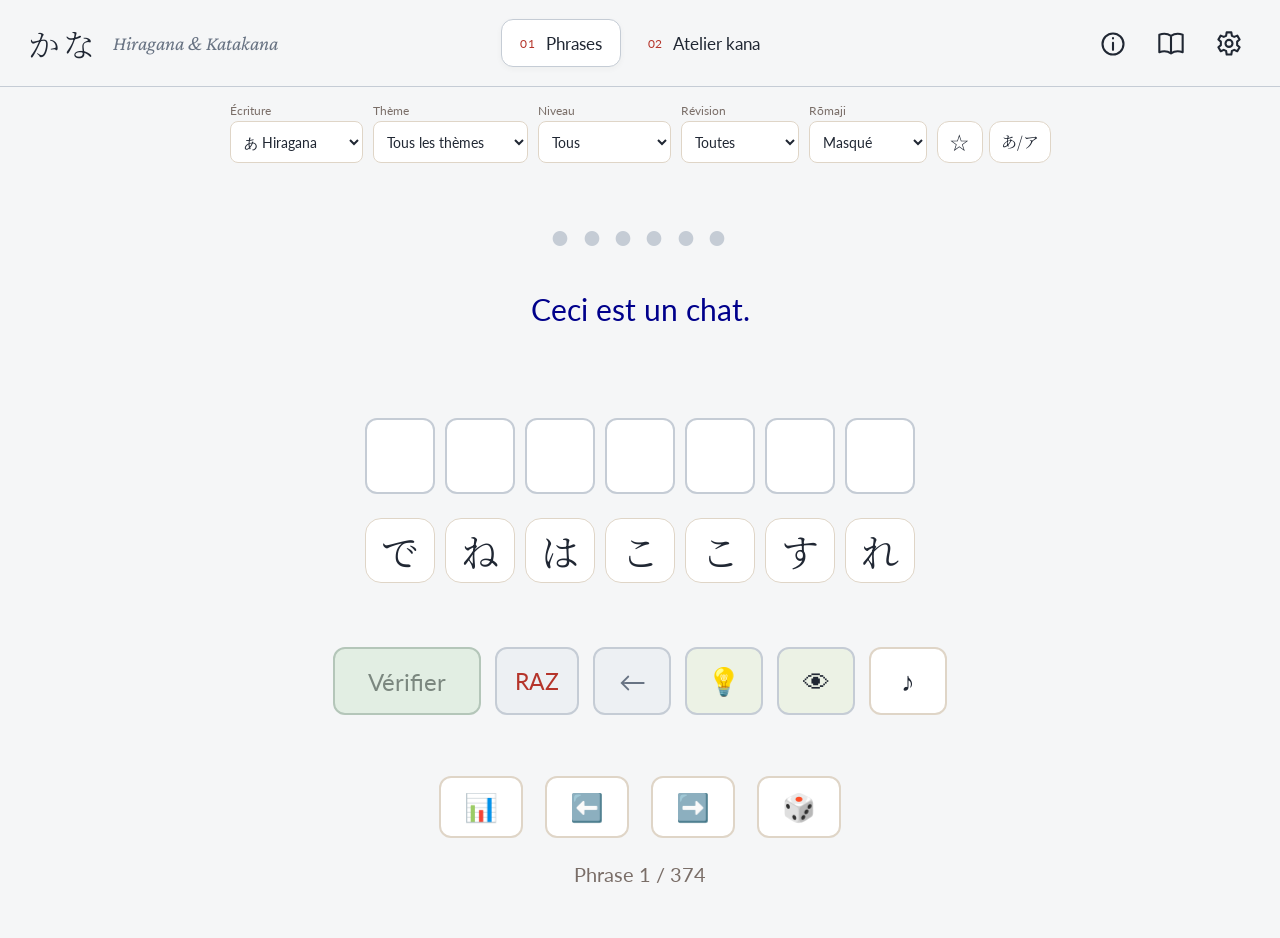
==== commit 95824f48: "Add files via upload" ====
--- a/index.html
+++ b/index.html
@@ -8,13 +8,13 @@
   <link href="https://fonts.googleapis.com/css2?family=Crimson+Pro:ital,wght@0,400;1,400&family=Lato:wght@300;400;700&family=M+PLUS+Rounded+1c:wght@400;500&family=Noto+Serif+JP:wght@300;400;600&family=Shippori+Mincho:wght@400;600&display=swap" rel="stylesheet">
   <link rel="stylesheet" href="theme.css">
 <script defer src="kana-strokes.js"></script>
-  <link rel="stylesheet" href="styles.css?v=resource-modal-1">
+  <link rel="stylesheet" href="styles.css?v=resource-reader-2">
   <script defer src="phrases_hiragana.js?v=written-1"></script>
   <script defer src="mots_katakana.js"></script>
   <script defer src="kana_core.js?v=locked-1"></script>
   <script defer src="solution-format.js?v=2"></script>
   <script defer src="kana_app.js?v=romaji-click-1"></script>
-  <script defer src="navigation.js?v=resource-modal-1"></script>
+  <script defer src="navigation.js?v=resource-reader-2"></script>
   <script defer src="font-settings.js"></script>
 </head>
 <body>
--- a/styles.css
+++ b/styles.css
@@ -80,7 +80,12 @@
 .document-heading button{flex-shrink:0}
 #document-content{flex:1;min-height:0;overflow:auto;overscroll-behavior:contain;-webkit-overflow-scrolling:touch;background:white}
 #document-content img{display:block;width:100%;height:auto}
-#document-content iframe{display:block;width:100%;height:100%;border:0;background:white}
+.document-loading,.document-error{margin:40px auto;padding:20px;text-align:center;color:var(--muted)}
+.pdf-pages{width:100%;max-width:1016px;margin:0 auto;padding:10px 8px 32px;background:#dfe2e6}
+.pdf-page{margin:0 0 14px;text-align:center}
+.pdf-page canvas{display:block;max-width:100%;height:auto!important;margin:auto;background:white;box-shadow:0 2px 8px #2027332b}
+.pdf-page-placeholder{display:grid;place-items:center;width:100%;aspect-ratio:210/297;background:white;color:var(--muted)}
+.pdf-page figcaption{padding:6px;font-size:12px;color:#596474}
 .notice{color:var(--ink-soft)}
 dialog{width:min(760px,94vw);max-height:88vh;border:1px solid var(--line);border-radius:14px;padding:24px;color:var(--ink);background:var(--bg)}
 dialog::backdrop{background:#20263366}
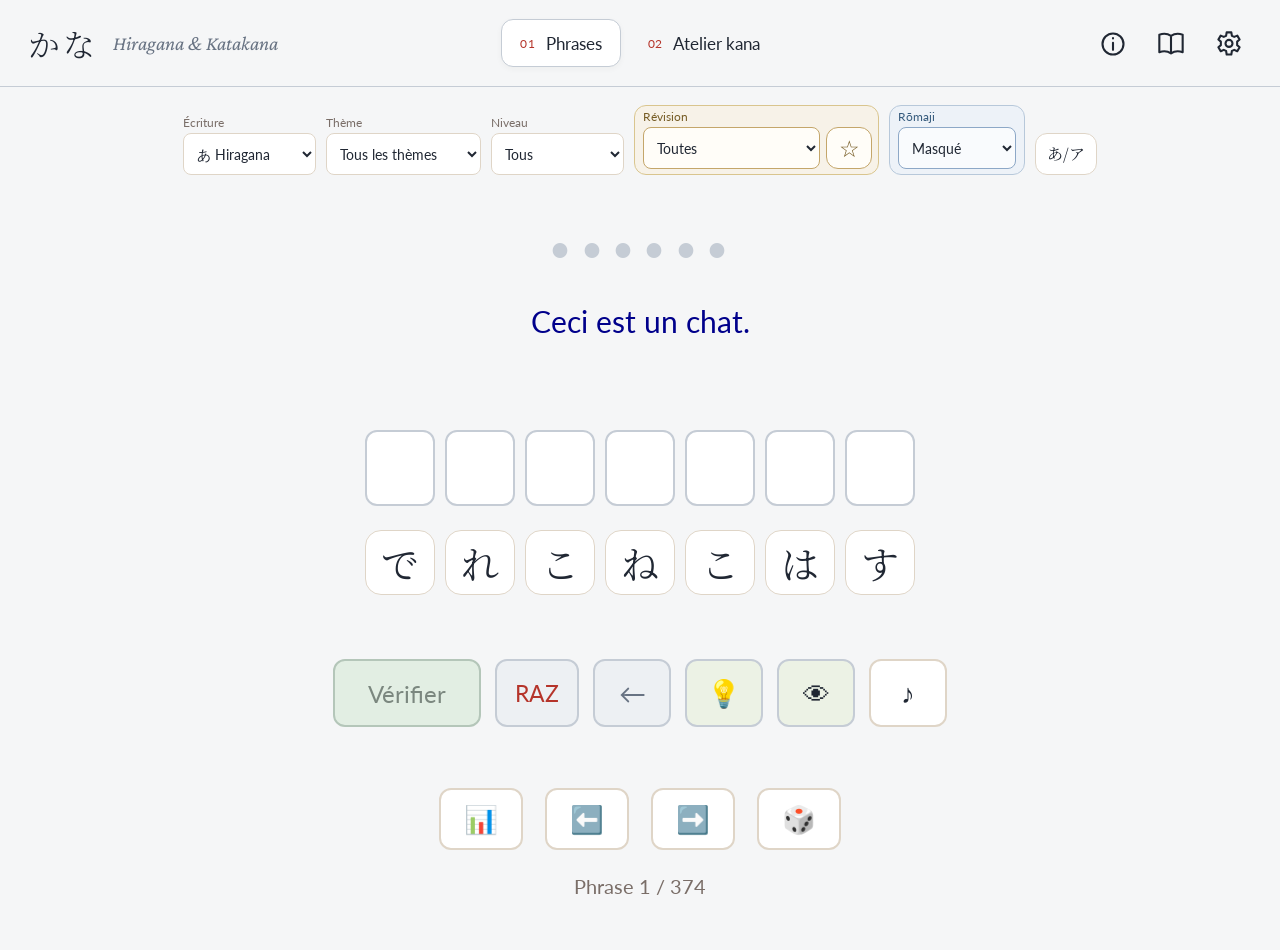
==== commit 58be9ef1: "Add files via upload" ====
--- a/index.html
+++ b/index.html
@@ -8,12 +8,12 @@
   <link href="https://fonts.googleapis.com/css2?family=Crimson+Pro:ital,wght@0,400;1,400&family=Lato:wght@300;400;700&family=M+PLUS+Rounded+1c:wght@400;500&family=Noto+Serif+JP:wght@300;400;600&family=Shippori+Mincho:wght@400;600&display=swap" rel="stylesheet">
   <link rel="stylesheet" href="theme.css">
 <script defer src="kana-strokes.js"></script>
-  <link rel="stylesheet" href="styles.css?v=resource-reader-2">
+  <link rel="stylesheet" href="styles.css?v=review-tools-1">
   <script defer src="phrases_hiragana.js?v=written-1"></script>
   <script defer src="mots_katakana.js"></script>
   <script defer src="kana_core.js?v=locked-1"></script>
   <script defer src="solution-format.js?v=2"></script>
-  <script defer src="kana_app.js?v=romaji-click-1"></script>
+  <script defer src="kana_app.js?v=review-tools-1"></script>
   <script defer src="navigation.js?v=resource-reader-2"></script>
   <script defer src="font-settings.js"></script>
 </head>
@@ -41,9 +41,12 @@
     </div>
     <label class="mini-control"><span>Thème</span><select id="theme"><option value="">Tous</option></select></label>
     <label class="mini-control"><span>Niveau</span><select id="level"><option value="">Tous</option><option value="1">1 · Simple</option><option value="2">2 · Vie réelle</option><option value="3">3 · Plus long</option></select></label>
-    <label class="mini-control"><span>Révision</span><select id="review-choice"><option value="all">Toutes</option><option value="review">À revoir</option></select></label>
+    <div class="review-control-group">
+      <label class="mini-control revision-control"><span>Révision</span><select id="review-choice"><option value="all">Toutes</option><option value="review">À revoir</option><option value="reset">RAZ des révisions…</option></select></label>
+      <button id="mark" class="toolbar-icon" aria-pressed="false" aria-label="Marquer cette phrase à revoir" title="Marquer cette phrase à revoir">☆</button>
+    </div>
     <label class="toolbar-review-filter" hidden><input type="checkbox" id="review-only"> Filtrer à revoir</label>
-    <label class="mini-control"><span>Rōmaji</span><select id="romaji-choice"><option value="hidden">Masqué</option><option value="current">Affiché</option><option value="always">Toujours</option></select></label>
+    <label class="mini-control romaji-control"><span>Rōmaji</span><select id="romaji-choice"><option value="hidden">Masqué</option><option value="current">Affiché</option><option value="always">Toujours</option></select></label>
     <div class="romaji-controls" hidden>
       <button id="romaji-toggle" class="romaji-switch" role="switch" aria-controls="romaji" aria-checked="false" aria-label="Afficher le rōmaji">
         <span class="romaji-switch-label">Rōmaji</span>
@@ -53,7 +56,6 @@
       <label class="romaji-always"><input id="romaji-always" type="checkbox"> Toujours</label>
     </div>
     <div class="toolbar-actions">
-      <button id="mark" class="toolbar-icon" aria-pressed="false" aria-label="Marquer cette phrase à revoir" title="Marquer cette phrase à revoir">☆</button>
       <button id="table-open" class="toolbar-icon table-icon" aria-label="Ouvrir la table des kana" title="Table des kana">あ/ア</button>
     </div>
   </div>
@@ -128,7 +130,7 @@
       <li><strong>Niveau 2 :</strong> courtes phrases de la vie réelle.</li>
       <li><strong>Niveau 3 :</strong> phrases plus longues, encore accessibles.</li>
     </ul>
-    <p><strong>À revoir :</strong> marquez une phrase avec ☆ pour la retrouver. Les erreurs et les aides utilisées contribuent aussi à repérer les difficultés. Le filtre À revoir rassemble ces phrases ; les réussites sans aide réduisent progressivement leur priorité.</p>
+    <p><strong>À revoir :</strong> marquez une phrase avec ☆ pour la retrouver. Les erreurs et les aides utilisées contribuent aussi à repérer les difficultés. Le filtre À revoir rassemble ces phrases ; les réussites sans aide réduisent progressivement leur priorité. L’option « RAZ des révisions » vide cette liste après confirmation, tout en conservant les autres statistiques.</p>
     <p>Le bouton 📊 à gauche de Phrase précédente ouvre les statistiques de session : exercices visités et réussis, réussites sans aide, vérifications incorrectes, indices et solutions consultées. Une nouvelle session commence à l’ouverture ou au rechargement de la page. Le bouton de remise à zéro de cette modale ne supprime pas votre progression enregistrée ni vos phrases à revoir.</p>
     <h3>3. Tables de kana et ordre des traits</h3>
     <p>Le bouton <strong>あ / ア · Table des kana</strong> ouvre une table depuis l’exercice. Dans cette table comme dans celle de l’atelier, un clic révèle la lecture, lance la prononciation lorsque celle-ci est disponible et ouvre un <strong>dessin statique avec les traits numérotés</strong>. Suivez les numéros pour écrire le caractère. Pour une combinaison comme きゃ, chaque caractère a son dessin.</p>
@@ -167,6 +169,15 @@
     <div class="document-heading"><h2 id="document-title"></h2><button id="document-close" autofocus>Fermer</button></div>
     <div id="document-content"></div>
   </dialog>
+  <dialog id="review-reset-dialog" aria-labelledby="review-reset-title">
+    <div class="dialog-heading"><h2 id="review-reset-title">Remettre les révisions à zéro ?</h2></div>
+    <p><strong id="review-reset-count">0</strong> phrase(s) marquée(s) ou prioritaire(s) seront retirées de la liste « À revoir ».</p>
+    <p>Les réussites, erreurs, indices et solutions déjà comptabilisés seront conservés.</p>
+    <div class="confirm-actions">
+      <button id="review-reset-cancel" autofocus>Annuler</button>
+      <button id="review-reset-confirm" class="danger-action">Confirmer la RAZ</button>
+    </div>
+  </dialog>
   <dialog id="stats-dialog" aria-labelledby="stats-title">
     <div class="dialog-heading"><h2 id="stats-title">Statistiques</h2><button id="stats-close" autofocus>Fermer</button></div>
     <section class="session-score-panel" aria-label="Score de la session">
--- a/styles.css
+++ b/styles.css
@@ -41,6 +41,13 @@
 .mini-control{display:grid;gap:4px;color:var(--muted);font-size:12px;line-height:1;white-space:nowrap}
 .mini-control select{min-width:118px;height:42px;min-height:42px;padding:5px 27px 5px 9px;font-size:14px}
 .mini-control:nth-of-type(2) select{min-width:150px}
+.review-control-group{display:flex;align-items:flex-end;gap:6px;padding:5px 6px 5px 8px;border:1px solid #d9c58e;border-radius:12px;background:#f7f2e8}
+.revision-control{color:#765c24}
+.revision-control select{min-width:130px;border-color:#c4a66a;background:#fffdf8}
+.review-control-group #mark{border-color:#c4a66a;background:#fffdf8;color:#765c24}
+.review-control-group #mark[aria-pressed=true]{background:#eadcae;border-color:#a88845;color:#5f4719}
+.romaji-control{padding:5px 8px;border:1px solid #b7c8da;border-radius:12px;background:#edf2f8;color:#365b7d}
+.romaji-control select{border-color:#8da8c7;background:#f9fbfd}
 .toolbar-actions{display:flex;gap:6px}
 .toolbar-icon{min-width:46px;width:46px;min-height:42px;height:42px;padding:4px;font-size:23px;line-height:1;background:var(--paper)}
 .toolbar-icon.table-icon{width:62px;font-family:var(--font-jp);font-size:16px}
@@ -70,6 +77,8 @@
 .stats-row strong { color:var(--ink);font-size:21px;white-space:nowrap;font-variant-numeric:tabular-nums; }
 #stats-reset { font-size:15px; }
 #stats-reset-status { color:var(--green);font-size:14px; }
+.confirm-actions{display:flex;justify-content:flex-end;gap:10px;margin-top:22px}
+.danger-action{border-color:var(--red);background:var(--red-soft);color:var(--red)}
 @media(max-width:650px) { #stats-dialog .dialog-heading { top:-16px; }.stats-group { padding:12px; } }
 .resource-links{display:flex;flex-wrap:wrap;gap:12px 24px}
 .resource-links button{color:var(--blue);text-align:left}
